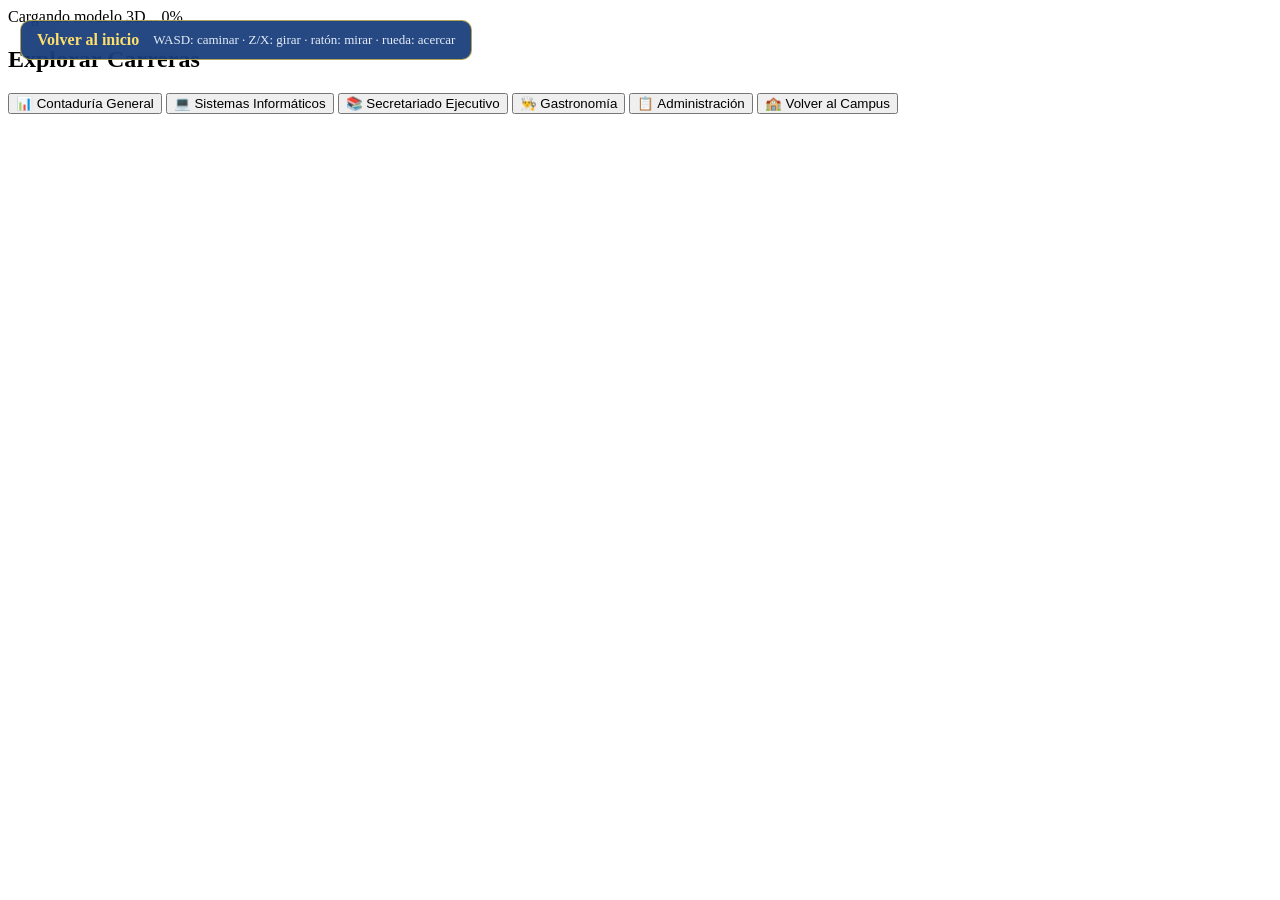
==== campus.html @ 4986a572 "Actualizar proyecto" ====
<!DOCTYPE html>
<html lang="es">
<head>
    <meta charset="UTF-8">
    <meta name="viewport" content="width=device-width, initial-scale=1.0">
    <title>Explorar el campus - Instituto Pío XII</title>
    <link rel="stylesheet" href="estilo.css">

    <!-- THREE.JS -->
    <script type="importmap">
    {
        "imports": {
            "three": "https://unpkg.com/three@0.150.1/build/three.module.js",
            "three/addons/": "https://unpkg.com/three@0.150.1/examples/jsm/"
        }
    }
    </script>

    <!-- GSAP: usado por edificio.js para el vuelo de cámara -->
    <script src="https://cdnjs.cloudflare.com/ajax/libs/gsap/3.12.5/gsap.min.js"></script>

    <style>
        body {
            overflow: hidden;
            touch-action: none;
        }

        #visor3D {
            z-index: 0;
        }

        .campus-bar {
            position: fixed;
            top: 20px;
            left: 20px;
            z-index: 20;
            display: flex;
            align-items: center;
            gap: 14px;
            padding: 10px 16px;
            background: rgba(8, 48, 115, 0.88);
            border: 1px solid rgba(255, 211, 61, 0.65);
            border-radius: 10px;
            backdrop-filter: blur(12px);
            max-width: calc(100vw - 40px);
        }

        .campus-bar a {
            color: #ffe06a;
            text-decoration: none;
            font-weight: 600;
        }

        .campus-bar span {
            color: #e5edf8;
            font-size: 13px;
        }

        #menuCarreras {
            top: 92px;
            left: 20px;
        }

        @media (max-width: 640px) {
            .campus-bar {
                top: max(10px, env(safe-area-inset-top));
                left: 10px;
                right: 10px;
                max-width: none;
                justify-content: space-between;
                gap: 8px;
                padding: 9px 10px;
            }

            .campus-bar span {
                font-size: 10px;
                text-align: right;
            }

            #menuCarreras {
                top: 78px;
                left: 10px;
            }
        }
        /* ============================================================
   PANEL INFORMACIÓN DE CARRERA
   ============================================================ */
.info-carrera {
    position: fixed;
    right: 30px;
    bottom: 30px;

    width: 620px;
    max-width: calc(100vw - 60px);

    z-index: 99999;

    background: rgba(3, 10, 24, 0.94);
    border: 1px solid rgba(117, 185, 255, 0.55);
    border-radius: 16px;

    padding: 25px;

    color: white;

    box-shadow:
        0 20px 60px rgba(0, 0, 0, 0.5),
        0 0 30px rgba(60, 150, 255, 0.15);

    backdrop-filter: blur(15px);

    animation: aparecerCarrera 0.35s ease;
}

.info-carrera[hidden] {
    display: none !important;
}

@keyframes aparecerCarrera {

    from {
        opacity: 0;
        transform: translateY(25px);
    }

    to {
        opacity: 1;
        transform: translateY(0);
    }

}

.info-carrera-contenido {

    display: grid;

    grid-template-columns: 1fr 150px;

    gap: 25px;

    align-items: center;

}

.info-area {

    display: block;

    margin-bottom: 8px;

    color: #75b9ff;

    font-size: 11px;

    font-weight: bold;

    text-transform: uppercase;

    letter-spacing: 1.5px;

}

.info-carrera h2 {

    margin: 0 0 10px;

    color: white;

    font-size: 27px;

}

.info-carrera p {

    margin: 0 0 12px;

    color: #b9d9ff;

    font-size: 14px;

    line-height: 1.5;

}

.info-detalle {

    color: #d9e7f7;

    font-size: 13px;

    line-height: 1.6;

    white-space: pre-line;

}

.info-carrera img {

    width: 150px;

    height: 170px;

    object-fit: contain;

    background: white;

    border-radius: 10px;

}

.cerrar-info {

    position: absolute;

    top: 8px;

    right: 10px;

    width: 30px;

    height: 30px;

    border: none;

    border-radius: 50%;

    background: rgba(255,255,255,.1);

    color: white;

    font-size: 22px;

    cursor: pointer;

}

.cerrar-info:hover {

    background: rgba(255,255,255,.25);

}

@media (max-width: 700px) {

    .info-carrera {

        left: 15px;

        right: 15px;

        bottom: 15px;

        width: auto;

        max-width: none;

    }

    .info-carrera-contenido {

        grid-template-columns: 1fr;

    }

    .info-carrera img {

        width: 100%;

        height: 130px;

    }

}
    </style>
</head>
<body data-modo="exploracion">
    
    <div id="visor3D"></div>
    <div id="infoCarrera" class="info-carrera" hidden>

    <button
        id="cerrarInfoCarrera"
        class="cerrar-info"
        type="button">
        ×
    </button>

    <div class="info-carrera-contenido">

        <div class="info-carrera-texto">

            <span id="infoCarreraArea" class="info-area">
                Área académica
            </span>

            <h2 id="infoCarreraTitulo">
                Carrera
            </h2>

            <p id="infoCarreraResumen">
                Información de la carrera.
            </p>

            <div id="infoCarreraDetalle" class="info-detalle">
            </div>

        </div>

        <img
            id="infoCarreraImagen"
            src=""
            alt="Imagen de la carrera"
        >

    </div>

</div>
    <div id="cargaModelo">Cargando modelo 3D... 0%</div>

    <div class="campus-bar">
        <a href="index.html">Volver al inicio</a>
        <span>WASD: caminar · Z/X: girar · ratón: mirar · rueda: acercar</span>
    </div>

    <!-- =========================================================
         MENÚ DE CARRERAS
         Cada botón usa data-carrera="clave" que debe coincidir
         con una clave dentro de CONFIG_CAMARA.destinos en edificio.js
    ========================================================= -->
    <div id="menuCarreras">
        <h2>Explorar Carreras</h2>

        <button type="button" data-carrera="contaduria">
            📊 Contaduría General
        </button>

        <button type="button" data-carrera="sistemas">
            💻 Sistemas Informáticos
        </button>

        <button type="button" data-carrera="secretariado">
            📚 Secretariado Ejecutivo
        </button>

        <button type="button" data-carrera="gastronomia">
            👨‍🍳 Gastronomía
        </button>

        <button type="button" data-carrera="administracion">
            📋 Administración
        </button>

        <button type="button" id="volverCampus">
            🏫 Volver al Campus
        </button>
    </div>

    <script type="module" src="edificio.js"></script>
</body>
</html>
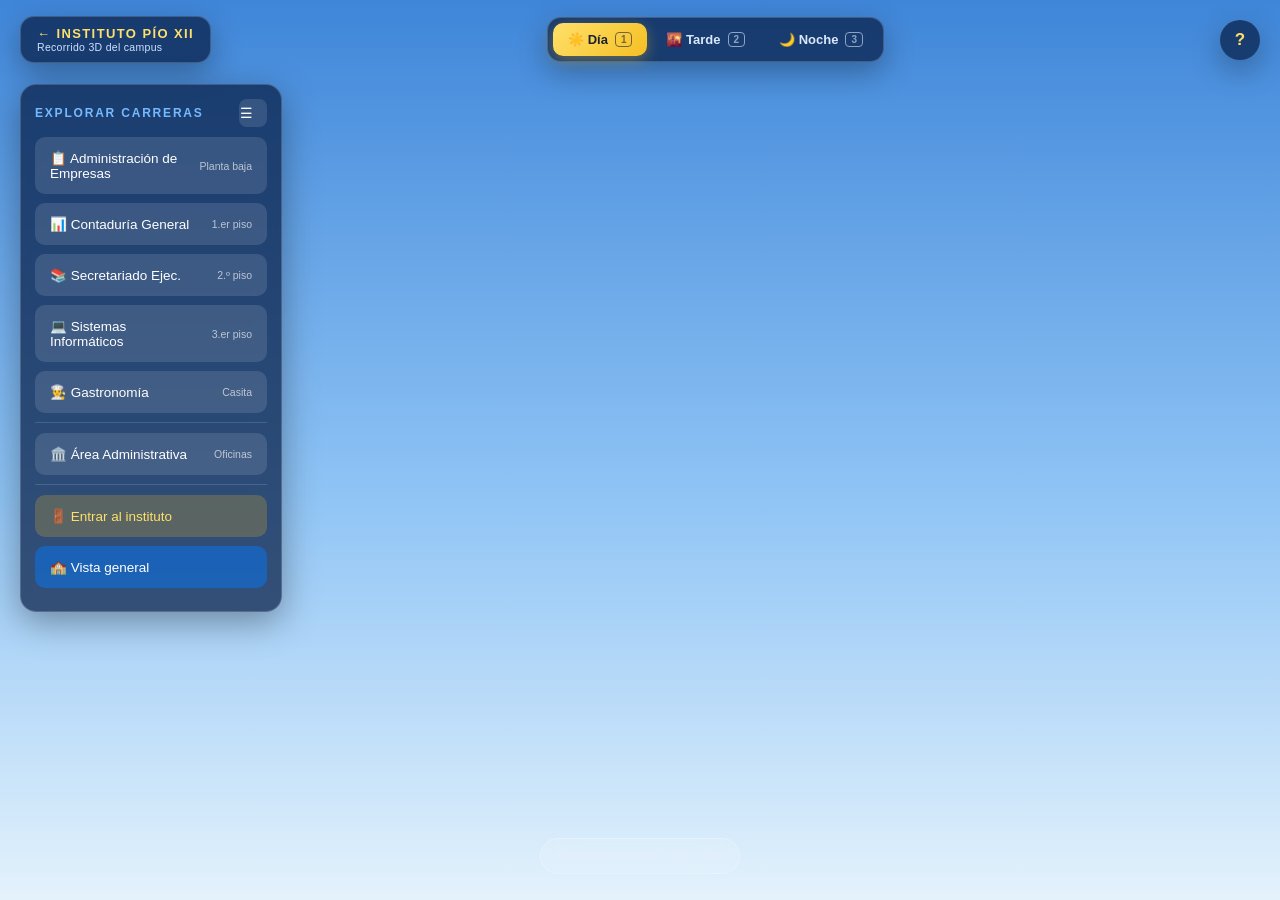
==== commit 9d281f96: "Actualizar proyecto" ====
--- a/campus.html
+++ b/campus.html
@@ -2,8 +2,14 @@
 <html lang="es">
 <head>
     <meta charset="UTF-8">
-    <meta name="viewport" content="width=device-width, initial-scale=1.0">
+    <meta name="viewport" content="width=device-width, initial-scale=1.0, viewport-fit=cover">
     <title>Explorar el campus - Instituto Pío XII</title>
+    <meta name="description" content="Recorrido 3D interactivo por el Instituto Tecnológico Pío XII: explora las carreras y cambia entre día, tarde y noche.">
+
+    <link rel="preconnect" href="https://fonts.googleapis.com">
+    <link rel="preconnect" href="https://fonts.gstatic.com" crossorigin>
+    <link href="https://fonts.googleapis.com/css2?family=Space+Grotesk:wght@400;500;600;700&family=Inter:wght@400;500;600&display=swap" rel="stylesheet">
+
     <link rel="stylesheet" href="estilo.css">
 
     <!-- THREE.JS -->
@@ -16,345 +22,416 @@
     }
     </script>
 
-    <!-- GSAP: usado por edificio.js para el vuelo de cámara -->
+    <!-- GSAP: vuelo de cámara y transición día/tarde/noche -->
     <script src="https://cdnjs.cloudflare.com/ajax/libs/gsap/3.12.5/gsap.min.js"></script>
 
     <style>
-        body {
-            overflow: hidden;
-            touch-action: none;
-        }
-
-        #visor3D {
-            z-index: 0;
-        }
-
+        body { overflow: hidden; touch-action: none; }
+
+        /* ---------- CIELO (cambia con body[data-luz]) ---------- */
+        .cielo {
+            position: fixed; inset: 0; z-index: -1;
+            opacity: 0; transition: opacity 1.6s ease;
+            pointer-events: none;
+        }
+        #cielo-dia   { background: linear-gradient(180deg, #3f86d9 0%, #8fc4f5 55%, #e4f2fc 100%); }
+        #cielo-tarde { background: linear-gradient(180deg, #2a1f4d 0%, #a8476f 38%, #ff8f4a 72%, #ffd491 100%); }
+        #cielo-noche {
+            background:
+                radial-gradient(1.5px 1.5px at 12% 18%, #fff, transparent),
+                radial-gradient(1px 1px at 28% 8%,  #cfe0ff, transparent),
+                radial-gradient(1.5px 1.5px at 44% 24%, #fff, transparent),
+                radial-gradient(1px 1px at 61% 12%, #fff, transparent),
+                radial-gradient(1.5px 1.5px at 78% 20%, #dbe7ff, transparent),
+                radial-gradient(1px 1px at 90% 9%,  #fff, transparent),
+                radial-gradient(1px 1px at 8% 42%,  #cfe0ff, transparent),
+                radial-gradient(1.5px 1.5px at 70% 38%, #fff, transparent),
+                radial-gradient(circle at 82% 16%, rgba(190,210,255,.9) 0 14px, rgba(190,210,255,.18) 15px 60px, transparent 62px),
+                linear-gradient(180deg, #02040c 0%, #0a1535 60%, #16275a 100%);
+        }
+        body[data-luz="dia"]   #cielo-dia,
+        body[data-luz="tarde"] #cielo-tarde,
+        body[data-luz="noche"] #cielo-noche { opacity: 1; }
+
+        #visor3D { z-index: 0; background: transparent; }
+
+        /* ---------- BARRA SUPERIOR ---------- */
         .campus-bar {
-            position: fixed;
-            top: 20px;
-            left: 20px;
-            z-index: 20;
-            display: flex;
-            align-items: center;
-            gap: 14px;
-            padding: 10px 16px;
-            background: rgba(8, 48, 115, 0.88);
-            border: 1px solid rgba(255, 211, 61, 0.65);
-            border-radius: 10px;
-            backdrop-filter: blur(12px);
-            max-width: calc(100vw - 40px);
-        }
-
-        .campus-bar a {
+            position: fixed; z-index: 30;
+            top: max(16px, env(safe-area-inset-top)); left: 20px; right: 20px;
+            display: flex; align-items: center; justify-content: space-between; gap: 12px;
+            pointer-events: none;
+        }
+        .campus-bar > * { pointer-events: auto; }
+
+        .glass {
+            background: rgba(8, 30, 70, 0.72);
+            border: 1px solid rgba(255, 255, 255, 0.18);
+            border-radius: 14px;
+            backdrop-filter: blur(14px);
+            -webkit-backdrop-filter: blur(14px);
+            box-shadow: 0 10px 30px rgba(0, 0, 0, 0.3);
+        }
+
+        .marca {
+            display: inline-flex; align-items: center; gap: 10px;
+            padding: 9px 16px; text-decoration: none;
+            color: #ffe06a; font: 700 13px var(--font-display); letter-spacing: 1.4px;
+            transition: background .2s;
+        }
+        .marca:hover { background: rgba(20, 60, 130, 0.8); }
+        .marca small { display: block; color: #cfe3ff; font: 500 10.5px var(--font-body); letter-spacing: .3px; }
+
+        .selector-luz { display: flex; gap: 4px; padding: 5px; }
+        .selector-luz button {
+            display: inline-flex; align-items: center; gap: 7px;
+            padding: 9px 15px; border: 0; border-radius: 10px;
+            background: transparent; color: #dbe8fa;
+            font: 600 13px var(--font-body); cursor: pointer;
+            transition: background .25s, color .25s, transform .15s;
+        }
+        .selector-luz button:hover { background: rgba(255, 255, 255, 0.12); }
+        .selector-luz button:active { transform: scale(.96); }
+        .selector-luz button.activo {
+            background: linear-gradient(135deg, #ffe06a, #f5bf23); color: #1a2233;
+            box-shadow: 0 4px 14px rgba(245, 191, 35, .35);
+        }
+        .selector-luz kbd {
+            font: 600 10px var(--font-body); opacity: .6;
+            padding: 1px 5px; border: 1px solid currentColor; border-radius: 4px;
+        }
+
+        .btn-ayuda {
+            width: 40px; height: 40px; border-radius: 50%; border: 0; cursor: pointer;
+            color: #ffe06a; font: 700 17px var(--font-display);
+        }
+        .btn-ayuda:hover { background: rgba(20, 60, 130, 0.85); }
+
+        /* ---------- MENÚ DE CARRERAS ---------- */
+        #menuCarreras {
+            top: 84px; left: 20px; width: 262px; padding: 14px;
+            background: rgba(8, 30, 70, 0.72);
+            border: 1px solid rgba(255, 255, 255, 0.18);
+            border-radius: 16px;
+        }
+        .menu-cabecera { display: flex; align-items: center; justify-content: space-between; margin-bottom: 10px; }
+        #menuCarreras h2 {
+            margin: 0; font: 700 12px var(--font-display);
+            letter-spacing: 1.8px; text-transform: uppercase; color: #75b9ff;
+        }
+        #menuToggle {
+            width: 28px !important; height: 28px; margin: 0 !important; padding: 0 !important;
+            text-align: center !important; border-radius: 8px !important; font-size: 14px !important;
+        }
+        #menuCarreras button {
+            display: flex; align-items: center; gap: 10px;
+            border: 1px solid transparent;
+            font: 500 13.5px var(--font-body);
+        }
+        #menuCarreras button:hover { transform: translateX(3px); }
+        #menuCarreras button.activo {
+            background: rgba(255, 224, 106, .18);
+            border-color: rgba(255, 224, 106, .65);
             color: #ffe06a;
-            text-decoration: none;
-            font-weight: 600;
-        }
-
-        .campus-bar span {
-            color: #e5edf8;
-            font-size: 13px;
-        }
-
-        #menuCarreras {
-            top: 92px;
-            left: 20px;
-        }
-
-        @media (max-width: 640px) {
-            .campus-bar {
-                top: max(10px, env(safe-area-inset-top));
-                left: 10px;
-                right: 10px;
-                max-width: none;
-                justify-content: space-between;
-                gap: 8px;
-                padding: 9px 10px;
+        }
+        #menuCarreras button small { margin-left: auto; font-size: 10.5px; opacity: .65; white-space: nowrap; }
+        #menuCarreras .menu-sep { height: 1px; margin: 6px 0 10px; background: rgba(255,255,255,.14); }
+        #irEntrada { background: rgba(245, 191, 35, .22) !important; color: #ffe06a !important; }
+        #menuCarreras.plegado .lista-menu { display: none; }
+
+        /* ---------- PINES 3D ---------- */
+        #hotspots { position: fixed; inset: 0; z-index: 15; pointer-events: none; overflow: hidden; }
+        .hotspot {
+            position: absolute; left: 0; top: 0; padding: 0; border: 0; background: none;
+            pointer-events: auto; cursor: pointer; will-change: transform;
+        }
+        .hotspot-pin {
+            position: absolute; left: -15px; top: -15px;
+            width: 30px; height: 30px; border-radius: 50%;
+            display: grid; place-items: center;
+            background: linear-gradient(135deg, #ffe06a, #f5bf23); color: #14213a;
+            font: 700 13px var(--font-display);
+            border: 2px solid #fff; box-shadow: 0 6px 18px rgba(0,0,0,.45);
+            transition: transform .2s;
+        }
+        .hotspot-pin::after {
+            content: ""; position: absolute; inset: -2px; border-radius: 50%;
+            border: 2px solid rgba(255, 224, 106, .8);
+            animation: pulso 2s ease-out infinite;
+        }
+        @keyframes pulso { from { transform: scale(1); opacity: .9; } to { transform: scale(2.2); opacity: 0; } }
+        .hotspot-label {
+            position: absolute; left: 22px; top: -14px; white-space: nowrap;
+            padding: 6px 11px; border-radius: 8px;
+            background: rgba(8, 30, 70, .9); color: #fff;
+            font: 600 12px var(--font-body);
+            opacity: 0; transform: translateX(-6px);
+            transition: opacity .2s, transform .2s; pointer-events: none;
+        }
+        .hotspot:hover .hotspot-pin, .hotspot:focus-visible .hotspot-pin { transform: scale(1.18); }
+        .hotspot:hover .hotspot-label, .hotspot:focus-visible .hotspot-label { opacity: 1; transform: none; }
+        .hotspot:focus-visible { outline: none; }
+
+        /* ---------- TÍTULO GRANDE CENTRAL ---------- */
+        #tituloCarrera {
+            position: fixed; z-index: 25; left: 50%; top: 42%;
+            transform: translate(-50%, -50%);
+            width: min(92vw, 1100px); text-align: center;
+            pointer-events: none; opacity: 0;
+        }
+        #tituloCarrera.visible { animation: tituloEntra .7s cubic-bezier(.2,.8,.2,1) forwards; }
+        #tituloCarrera .titulo-area {
+            display: block; margin-bottom: 10px;
+            font: 700 clamp(12px, 1.6vw, 18px) var(--font-body);
+            letter-spacing: 4px; text-transform: uppercase; color: #bfe0ff;
+            text-shadow: 0 2px 12px rgba(0,0,0,.7);
+        }
+        #tituloCarrera .titulo-nombre {
+            display: block;
+            font: 700 clamp(38px, 8vw, 118px) var(--font-display);
+            line-height: 1.02; letter-spacing: 2px; color: #ffe06a;
+            text-shadow: 0 4px 0 rgba(0,0,0,.35), 0 8px 40px rgba(0,0,0,.65);
+        }
+        @keyframes tituloEntra {
+            from { opacity: 0; transform: translate(-50%, -42%) scale(.92); }
+            to   { opacity: 1; transform: translate(-50%, -50%) scale(1); }
+        }
+
+        /* ---------- PANEL DE INFORMACIÓN ---------- */
+        .info-carrera {
+            position: fixed; right: 24px; bottom: 24px; z-index: 40;
+            width: 580px; max-width: calc(100vw - 48px);
+            padding: 26px; color: #fff;
+            background: rgba(5, 14, 34, 0.9);
+            border: 1px solid rgba(117, 185, 255, 0.4);
+            border-top: 3px solid #ffe06a;
+            border-radius: 16px;
+            backdrop-filter: blur(16px); -webkit-backdrop-filter: blur(16px);
+            box-shadow: 0 24px 60px rgba(0, 0, 0, .5);
+            animation: aparecerCarrera .4s cubic-bezier(.2,.8,.2,1);
+        }
+        .info-carrera[hidden] { display: none !important; }
+        @keyframes aparecerCarrera { from { opacity: 0; transform: translateY(26px); } to { opacity: 1; transform: none; } }
+        .info-carrera-contenido { display: grid; grid-template-columns: 1fr 140px; gap: 22px; align-items: center; }
+        .info-area { display: block; margin-bottom: 8px; color: #75b9ff; font: 700 11px var(--font-body); letter-spacing: 1.5px; text-transform: uppercase; }
+        .info-carrera h2 { margin: 0 0 8px; font: 700 25px var(--font-display); color: #ffe06a; line-height: 1.15; }
+        .info-carrera p { margin: 0 0 12px; color: #b9d9ff; font-size: 14px; line-height: 1.5; }
+        .info-detalle { color: #d9e7f7; font-size: 13px; line-height: 1.65; white-space: pre-line; }
+        .info-carrera img { width: 140px; height: 160px; object-fit: contain; background: #fff; border-radius: 10px; }
+        .cerrar-info {
+            position: absolute; top: 10px; right: 12px; width: 30px; height: 30px;
+            border: 0; border-radius: 50%; background: rgba(255,255,255,.1);
+            color: #fff; font-size: 20px; line-height: 1; cursor: pointer; transition: background .2s;
+        }
+        .cerrar-info:hover { background: rgba(255,255,255,.25); }
+
+        /* ---------- AYUDA ---------- */
+        #panelAyuda {
+            position: fixed; z-index: 35; right: 20px; top: calc(max(16px, env(safe-area-inset-top)) + 54px);
+            width: 270px; padding: 16px 18px; color: #e5edf8; font-size: 13px;
+            opacity: 0; transform: translateY(-8px); pointer-events: none;
+            transition: opacity .25s, transform .25s;
+        }
+        #panelAyuda.visible { opacity: 1; transform: none; pointer-events: auto; }
+        #panelAyuda h3 { font: 700 12px var(--font-display); letter-spacing: 1.6px; text-transform: uppercase; color: #75b9ff; margin-bottom: 10px; }
+        #panelAyuda li { list-style: none; display: flex; justify-content: space-between; gap: 12px; padding: 5px 0; border-bottom: 1px solid rgba(255,255,255,.08); }
+        #panelAyuda li:last-child { border: 0; }
+        #panelAyuda kbd { font: 600 11px var(--font-body); background: rgba(255,255,255,.12); padding: 2px 7px; border-radius: 5px; color: #ffe06a; white-space: nowrap; }
+        .ayuda-movil { display: none !important; }
+
+        /* ---------- CONTROLES TÁCTILES ---------- */
+        #controlesTactiles {
+            display: none;
+            position: fixed; z-index: 20;
+            right: 12px; bottom: max(14px, env(safe-area-inset-bottom)); left: 12px;
+            align-items: flex-end; justify-content: space-between;
+            pointer-events: none;
+        }
+        .grupo-tactil { pointer-events: auto; }
+        .etiqueta-tactil {
+            display: block; margin-bottom: 6px; color: #dbe8fa;
+            font: 700 9px var(--font-body); letter-spacing: 1.2px; text-align: center;
+            text-shadow: 0 1px 5px rgba(0,0,0,.8);
+        }
+        .cruceta-tactil {
+            display: grid; grid-template-columns: repeat(3, 48px);
+            grid-template-rows: repeat(2, 48px); gap: 5px;
+        }
+        .botones-giro { display: flex; gap: 8px; }
+        .control-tactil {
+            display: grid; place-items: center;
+            width: 48px; min-height: 48px; padding: 0;
+            border: 1px solid rgba(255,255,255,.3); border-radius: 14px;
+            background: rgba(8,30,70,.82); color: #fff;
+            box-shadow: 0 5px 16px rgba(0,0,0,.32);
+            backdrop-filter: blur(10px); -webkit-backdrop-filter: blur(10px);
+            font: 700 21px var(--font-display);
+            touch-action: none; user-select: none; -webkit-user-select: none;
+            -webkit-tap-highlight-color: transparent; -webkit-touch-callout: none;
+        }
+        .control-tactil:active, .control-tactil.presionado {
+            border-color: #ffe06a; background: rgba(245,191,35,.88); color: #14213a;
+            transform: scale(.96);
+        }
+        .control-tactil:focus-visible { outline: 2px solid #ffe06a; outline-offset: 2px; }
+        .control-arriba { grid-column: 2; grid-row: 1; }
+        .control-izquierda { grid-column: 1; grid-row: 2; }
+        .control-abajo { grid-column: 2; grid-row: 2; }
+        .control-derecha { grid-column: 3; grid-row: 2; }
+        .mostrando-info #controlesTactiles { display: none !important; }
+
+        /* ---------- AVISO ---------- */
+        #aviso {
+            position: fixed; z-index: 60; left: 50%; bottom: 70px;
+            transform: translate(-50%, 12px); opacity: 0; pointer-events: none;
+            padding: 10px 18px; border-radius: 999px; max-width: calc(100vw - 32px);
+            background: rgba(8, 30, 70, .92); border: 1px solid rgba(255,224,106,.55);
+            color: #fff; font: 600 13px var(--font-body); text-align: center;
+            transition: opacity .3s, transform .3s;
+        }
+        #aviso.visible { opacity: 1; transform: translate(-50%, 0); }
+
+        /* ---------- RESPONSIVE ---------- */
+        @media (max-width: 760px) {
+            .campus-bar { left: 10px; right: 10px; flex-wrap: wrap; }
+            .marca small, .selector-luz kbd { display: none; }
+            .selector-luz { order: 3; width: 100%; justify-content: space-between; }
+            .selector-luz button { flex: 1; justify-content: center; padding: 9px 6px; }
+            #menuCarreras {
+                top: 118px; left: 10px; width: min(280px, calc(100vw - 20px));
+                max-height: calc(100dvh - 132px); overflow-y: auto;
+                overscroll-behavior: contain; -webkit-overflow-scrolling: touch;
             }
-
-            .campus-bar span {
-                font-size: 10px;
-                text-align: right;
-            }
-
-            #menuCarreras {
-                top: 78px;
-                left: 10px;
-            }
-        }
-        /* ============================================================
-   PANEL INFORMACIÓN DE CARRERA
-   ============================================================ */
-.info-carrera {
-    position: fixed;
-    right: 30px;
-    bottom: 30px;
-
-    width: 620px;
-    max-width: calc(100vw - 60px);
-
-    z-index: 99999;
-
-    background: rgba(3, 10, 24, 0.94);
-    border: 1px solid rgba(117, 185, 255, 0.55);
-    border-radius: 16px;
-
-    padding: 25px;
-
-    color: white;
-
-    box-shadow:
-        0 20px 60px rgba(0, 0, 0, 0.5),
-        0 0 30px rgba(60, 150, 255, 0.15);
-
-    backdrop-filter: blur(15px);
-
-    animation: aparecerCarrera 0.35s ease;
-}
-
-.info-carrera[hidden] {
-    display: none !important;
-}
-
-@keyframes aparecerCarrera {
-
-    from {
-        opacity: 0;
-        transform: translateY(25px);
-    }
-
-    to {
-        opacity: 1;
-        transform: translateY(0);
-    }
-
-}
-
-.info-carrera-contenido {
-
-    display: grid;
-
-    grid-template-columns: 1fr 150px;
-
-    gap: 25px;
-
-    align-items: center;
-
-}
-
-.info-area {
-
-    display: block;
-
-    margin-bottom: 8px;
-
-    color: #75b9ff;
-
-    font-size: 11px;
-
-    font-weight: bold;
-
-    text-transform: uppercase;
-
-    letter-spacing: 1.5px;
-
-}
-
-.info-carrera h2 {
-
-    margin: 0 0 10px;
-
-    color: white;
-
-    font-size: 27px;
-
-}
-
-.info-carrera p {
-
-    margin: 0 0 12px;
-
-    color: #b9d9ff;
-
-    font-size: 14px;
-
-    line-height: 1.5;
-
-}
-
-.info-detalle {
-
-    color: #d9e7f7;
-
-    font-size: 13px;
-
-    line-height: 1.6;
-
-    white-space: pre-line;
-
-}
-
-.info-carrera img {
-
-    width: 150px;
-
-    height: 170px;
-
-    object-fit: contain;
-
-    background: white;
-
-    border-radius: 10px;
-
-}
-
-.cerrar-info {
-
-    position: absolute;
-
-    top: 8px;
-
-    right: 10px;
-
-    width: 30px;
-
-    height: 30px;
-
-    border: none;
-
-    border-radius: 50%;
-
-    background: rgba(255,255,255,.1);
-
-    color: white;
-
-    font-size: 22px;
-
-    cursor: pointer;
-
-}
-
-.cerrar-info:hover {
-
-    background: rgba(255,255,255,.25);
-
-}
-
-@media (max-width: 700px) {
-
-    .info-carrera {
-
-        left: 15px;
-
-        right: 15px;
-
-        bottom: 15px;
-
-        width: auto;
-
-        max-width: none;
-
-    }
-
-    .info-carrera-contenido {
-
-        grid-template-columns: 1fr;
-
-    }
-
-    .info-carrera img {
-
-        width: 100%;
-
-        height: 130px;
-
-    }
-
-}
+            #menuCarreras button { min-height: 44px; }
+            #menuCarreras button small { align-self: center; }
+            #menuToggle { width: 44px !important; height: 44px; }
+            #panelAyuda { right: 10px; top: 64px; width: min(290px, calc(100vw - 20px)); }
+            #panelAyuda li.ayuda-teclado { display: none; }
+            #panelAyuda .ayuda-movil { display: flex !important; }
+            #controlesTactiles { display: flex; }
+            .info-carrera { left: 12px; right: 12px; bottom: 12px; width: auto; max-width: none; max-height: 55dvh; overflow-y: auto; padding: 20px; }
+            .info-carrera-contenido { grid-template-columns: 1fr; }
+            .info-carrera img { width: 100%; height: 110px; }
+            .info-carrera h2 { font-size: 21px; }
+        }
+        @media (prefers-reduced-motion: reduce) {
+            .hotspot-pin::after, .info-carrera { animation: none; }
+            #tituloCarrera.visible { animation: none; opacity: 1; }
+            .cielo { transition: none; }
+        }
     </style>
 </head>
-<body data-modo="exploracion">
-    
+<body data-modo="exploracion" data-luz="dia">
+
+    <!-- Cielo: cambia con el selector Día / Tarde / Noche -->
+    <div class="cielo" id="cielo-dia"></div>
+    <div class="cielo" id="cielo-tarde"></div>
+    <div class="cielo" id="cielo-noche"></div>
+
     <div id="visor3D"></div>
-    <div id="infoCarrera" class="info-carrera" hidden>
-
-    <button
-        id="cerrarInfoCarrera"
-        class="cerrar-info"
-        type="button">
-        ×
-    </button>
-
-    <div class="info-carrera-contenido">
-
-        <div class="info-carrera-texto">
-
-            <span id="infoCarreraArea" class="info-area">
-                Área académica
-            </span>
-
-            <h2 id="infoCarreraTitulo">
-                Carrera
-            </h2>
-
-            <p id="infoCarreraResumen">
-                Información de la carrera.
-            </p>
-
-            <div id="infoCarreraDetalle" class="info-detalle">
+
+    <!-- Pines interactivos (los crea edificio.js) -->
+    <div id="hotspots"></div>
+
+    <!-- Título grande central (aparece al elegir una carrera, desaparece al moverte) -->
+    <div id="tituloCarrera" aria-hidden="true">
+        <span class="titulo-area"></span>
+        <span class="titulo-nombre"></span>
+    </div>
+
+    <div id="infoCarrera" class="info-carrera" hidden role="dialog" aria-live="polite">
+        <button id="cerrarInfoCarrera" class="cerrar-info" type="button" aria-label="Cerrar información">×</button>
+        <div class="info-carrera-contenido">
+            <div class="info-carrera-texto">
+                <span id="infoCarreraArea" class="info-area">Área académica</span>
+                <h2 id="infoCarreraTitulo">Carrera</h2>
+                <p id="infoCarreraResumen">Información de la carrera.</p>
+                <div id="infoCarreraDetalle" class="info-detalle"></div>
             </div>
-
-        </div>
-
-        <img
-            id="infoCarreraImagen"
-            src=""
-            alt="Imagen de la carrera"
-        >
-
+            <img id="infoCarreraImagen" src="" alt="Imagen de la carrera">
+        </div>
     </div>
 
-</div>
     <div id="cargaModelo">Cargando modelo 3D... 0%</div>
 
-    <div class="campus-bar">
-        <a href="index.html">Volver al inicio</a>
-        <span>WASD: caminar · Z/X: girar · ratón: mirar · rueda: acercar</span>
+    <!-- BARRA SUPERIOR -->
+    <header class="campus-bar">
+        <a class="glass marca" href="index.html" aria-label="Volver al inicio">
+            <span>← INSTITUTO PÍO XII<small>Recorrido 3D del campus</small></span>
+        </a>
+
+        <div class="glass selector-luz" role="group" aria-label="Momento del día">
+            <button type="button" data-luz="dia" class="activo" aria-pressed="true">☀️ Día <kbd>1</kbd></button>
+            <button type="button" data-luz="tarde" aria-pressed="false">🌇 Tarde <kbd>2</kbd></button>
+            <button type="button" data-luz="noche" aria-pressed="false">🌙 Noche <kbd>3</kbd></button>
+        </div>
+
+        <button id="botonAyuda" class="glass btn-ayuda" type="button" aria-label="Controles">?</button>
+    </header>
+
+    <aside id="panelAyuda" class="glass" aria-label="Controles">
+        <h3>Controles</h3>
+        <ul>
+            <li class="ayuda-teclado">Caminar <kbd>W A S D</kbd></li>
+            <li class="ayuda-teclado">Girar <kbd>Z / X</kbd></li>
+            <li class="ayuda-movil">Caminar <kbd>mantén una flecha</kbd></li>
+            <li class="ayuda-movil">Girar <kbd>mantén ↶ o ↷</kbd></li>
+            <li>Escaleras <kbd>camina hacia ellas</kbd></li>
+            <li class="ayuda-teclado">Mirar <kbd>arrastrar</kbd></li>
+            <li class="ayuda-movil">Mirar <kbd>arrastra el escenario</kbd></li>
+            <li class="ayuda-teclado">Copiar coordenadas <kbd>P</kbd></li>
+            <li class="ayuda-teclado">Día · Tarde · Noche <kbd>1 2 3</kbd></li>
+            <li class="ayuda-teclado">Cerrar panel <kbd>Esc</kbd></li>
+        </ul>
+    </aside>
+
+    <!-- MENÚ DE CARRERAS: data-carrera debe coincidir con CONFIG_CAMARA.destinos -->
+    <nav id="menuCarreras" aria-label="Carreras">
+        <div class="menu-cabecera">
+            <h2>Explorar carreras</h2>
+            <button type="button" id="menuToggle" aria-label="Plegar menú" aria-controls="listaCarreras" aria-expanded="true">☰</button>
+        </div>
+        <div class="lista-menu" id="listaCarreras">
+            <button type="button" data-carrera="administracion">📋 Administración de Empresas <small>Planta baja</small></button>
+            <button type="button" data-carrera="contaduria">📊 Contaduría General <small>1.er piso</small></button>
+            <button type="button" data-carrera="secretariado">📚 Secretariado Ejec. <small>2.º piso</small></button>
+            <button type="button" data-carrera="sistemas">💻 Sistemas Informáticos <small>3.er piso</small></button>
+            <button type="button" data-carrera="gastronomia">👨‍🍳 Gastronomía <small>Casita</small></button>
+            <div class="menu-sep"></div>
+            <button type="button" data-carrera="administrativo">🏛️ Área Administrativa <small>Oficinas</small></button>
+            <div class="menu-sep"></div>
+            <button type="button" id="irEntrada">🚪 Entrar al instituto</button>
+            <button type="button" id="volverCampus">🏫 Vista general</button>
+        </div>
+    </nav>
+
+    <div id="controlesTactiles" role="group" aria-label="Controles para caminar y girar">
+        <div class="grupo-tactil">
+            <span class="etiqueta-tactil" aria-hidden="true">CAMINAR</span>
+            <div class="cruceta-tactil">
+                <button class="control-tactil control-arriba" type="button" data-movimiento="KeyW" aria-label="Caminar hacia adelante">↑</button>
+                <button class="control-tactil control-izquierda" type="button" data-movimiento="KeyA" aria-label="Caminar a la izquierda">←</button>
+                <button class="control-tactil control-abajo" type="button" data-movimiento="KeyS" aria-label="Caminar hacia atrás">↓</button>
+                <button class="control-tactil control-derecha" type="button" data-movimiento="KeyD" aria-label="Caminar a la derecha">→</button>
+            </div>
+        </div>
+        <div class="grupo-tactil">
+            <span class="etiqueta-tactil" aria-hidden="true">GIRAR</span>
+            <div class="botones-giro">
+                <button class="control-tactil" type="button" data-movimiento="KeyZ" aria-label="Girar a la izquierda">↶</button>
+                <button class="control-tactil" type="button" data-movimiento="KeyX" aria-label="Girar a la derecha">↷</button>
+            </div>
+        </div>
     </div>
 
-    <!-- =========================================================
-         MENÚ DE CARRERAS
-         Cada botón usa data-carrera="clave" que debe coincidir
-         con una clave dentro de CONFIG_CAMARA.destinos en edificio.js
-    ========================================================= -->
-    <div id="menuCarreras">
-        <h2>Explorar Carreras</h2>
-
-        <button type="button" data-carrera="contaduria">
-            📊 Contaduría General
-        </button>
-
-        <button type="button" data-carrera="sistemas">
-            💻 Sistemas Informáticos
-        </button>
-
-        <button type="button" data-carrera="secretariado">
-            📚 Secretariado Ejecutivo
-        </button>
-
-        <button type="button" data-carrera="gastronomia">
-            👨‍🍳 Gastronomía
-        </button>
-
-        <button type="button" data-carrera="administracion">
-            📋 Administración
-        </button>
-
-        <button type="button" id="volverCampus">
-            🏫 Volver al Campus
-        </button>
-    </div>
-
+    <script>
+        if (window.innerWidth < 760) {
+            document.getElementById('menuCarreras').classList.add('plegado');
+            const menuToggle = document.getElementById('menuToggle');
+            menuToggle.setAttribute('aria-expanded', 'false');
+            menuToggle.setAttribute('aria-label', 'Mostrar menú de carreras');
+        }
+    </script>
     <script type="module" src="edificio.js"></script>
 </body>
-</html>+</html>
--- a/estilo.css
+++ b/estilo.css
@@ -0,0 +1,582 @@
+/* =====================================================
+   TOKENS
+===================================================== */
+:root{
+    --glass:         rgba(255, 255, 255, 0.15);
+    --glass-border:  rgba(255, 255, 255, 0.25);
+    --ink:           #ffffff;
+    --ink-dim:       #e5edf8;
+    --accent-a:      #75b9ff;   /* azul institucional */
+    --accent-b:      #ffe06a;   /* amarillo institucional */
+    --accent-grad:   linear-gradient(135deg, #75b9ff, #ffe06a);
+    --radius:        18px;
+    --font-display:  'Space Grotesk', sans-serif;
+    --font-body:     'Inter', sans-serif;
+}
+
+*{ margin:0; padding:0; box-sizing:border-box; }
+
+html{ scroll-behavior:smooth; }
+
+body{
+    background: #05070d;
+    color: var(--ink);
+    font-family: var(--font-body);
+    overflow-x: hidden;
+}
+
+@media (prefers-reduced-motion: reduce){
+    html{ scroll-behavior:auto; }
+}
+#visor3D{
+    position: fixed;
+    inset: 0;
+    width: 100vw;
+    height: 100vh;
+    height: 100dvh;
+    z-index: 1;
+    background: url('fondo.png') center/cover no-repeat fixed;
+    background-color: #061b35;
+}
+
+/* =========================================================
+   MENÚ DE CARRERAS
+========================================================= */
+#menuCarreras{
+    position: fixed;
+    top: 30px;
+    left: 30px;
+    z-index: 1000;
+    width: 260px;
+    padding: 20px;
+    border-radius: 18px;
+    background: rgba(20, 20, 20, 0.75);
+    backdrop-filter: blur(12px);
+    -webkit-backdrop-filter: blur(12px);
+    border: 1px solid rgba(255, 255, 255, 0.2);
+    box-shadow: 0 10px 35px rgba(0, 0, 0, 0.35);
+    pointer-events: auto;
+}
+
+#menuCarreras h2{
+    margin: 0 0 15px 0;
+    color: white;
+    font-family: Arial, sans-serif;
+    font-size: 20px;
+}
+
+#menuCarreras button{
+    width: 100%;
+    padding: 12px 14px;
+    margin-bottom: 9px;
+    border: none;
+    border-radius: 10px;
+    background: rgba(255, 255, 255, 0.12);
+    color: white;
+    font-size: 14px;
+    text-align: left;
+    cursor: pointer;
+    transition: background 0.25s, transform 0.2s;
+}
+
+#menuCarreras button:hover{
+    background: rgba(255, 255, 255, 0.25);
+    transform: translateX(4px);
+}
+
+#menuCarreras button:active{
+    transform: scale(0.97);
+}
+
+#volverCampus{
+    margin-top: 8px !important;
+    background: rgba(0, 120, 255, 0.45) !important;
+}
+
+@media (max-width: 700px){
+    #menuCarreras{
+        top: 15px;
+        left: 15px;
+        width: 220px;
+        padding: 15px;
+    }
+}
+
+#interfaz{
+    position: relative;
+    z-index: 10;
+    width: 100%;
+    pointer-events: none;
+}
+#menu{
+    position: fixed;
+    top: 0;
+    left: 0;
+    right: 0;
+    z-index: 100;
+    display: flex;
+    align-items: center;
+    justify-content: space-between;
+    gap: 24px;
+    padding: 16px 6vw;
+    border-radius: 0;
+    background: linear-gradient(105deg, rgba(8, 48, 115, 0.96), rgba(18, 82, 165, 0.94) 78%, rgba(245, 191, 35, 0.9));
+    border: 1px solid rgba(255, 211, 61, 0.65);
+    backdrop-filter: blur(12px);
+    -webkit-backdrop-filter: blur(12px);
+    box-shadow: 0 10px 28px rgba(3, 26, 70, 0.35);
+    pointer-events: auto;
+}
+
+.logo{
+    display: inline-flex;
+    align-items: center;
+    gap: 10px;
+    font-family: var(--font-display);
+    font-weight: 700;
+    font-size: 20px;
+    letter-spacing: 1.8px;
+    background: linear-gradient(135deg, #ffe06a, #f5bf23);
+    -webkit-background-clip: text;
+    background-clip: text;
+    color: transparent;
+    white-space: nowrap;
+    text-decoration: none;
+}
+
+.logo img{
+    width: 42px;
+    height: 42px;
+    object-fit: contain;
+    border-radius: 50%;
+    background: #ffffff;
+}
+
+.logo strong{ color: #ffe06a; }
+
+.links{
+    display: flex;
+    gap: 28px;
+    margin-left: auto;
+    list-style: none;
+}
+
+.links a{
+    color: #ffe06a;
+    text-decoration: none;
+    font-size: 14px;
+    font-weight: 600;
+    letter-spacing: 0.6px;
+    transition: color 0.25s ease;
+}
+
+.links a:hover,
+.links a:focus-visible{
+    color: #ffffff;
+    outline: none;
+}
+
+/* =====================================================
+   SECCIONES GENERALES
+===================================================== */
+section{
+    position: relative;
+    min-height: 0;
+    display: flex;
+    align-items: flex-start;
+    padding: 70px 8vw 35px;
+    pointer-events: none;
+}
+
+.glass-panel{
+    background: var(--glass);
+    border: 1px solid var(--glass-border);
+    border-radius: var(--radius);
+    backdrop-filter: blur(22px);
+    -webkit-backdrop-filter: blur(22px);
+    box-shadow: 0 20px 60px rgba(0,0,0,0.4);
+    pointer-events: auto;
+}
+
+/* =====================================================
+   HERO / INICIO
+===================================================== */
+#inicio{ justify-content: flex-start; }
+
+.btn-campus{
+    position: fixed;
+    top: 92px;
+    right: 6vw;
+    z-index: 20;
+    pointer-events: auto;
+}
+
+.hero-eyebrow{
+    display: inline-flex;
+    align-items: center;
+    gap: 8px;
+    font-size: 12px;
+    letter-spacing: 2px;
+    color: var(--accent-a);
+    font-weight: 600;
+    margin-bottom: 22px;
+}
+
+.hero-eyebrow::before{
+    content: "";
+    width: 22px;
+    height: 1px;
+    background: var(--accent-a);
+    display: inline-block;
+}
+
+.hero-panel{ width: min(700px, 100%); padding: 32px 34px; }
+
+.hero-panel h1{
+    font-family: var(--font-display);
+    font-size: clamp(34px, 5vw, 54px);
+    line-height: 1.08;
+    font-weight: 700;
+    color: #ffe06a;
+    margin-bottom: 14px;
+    letter-spacing: -0.5px;
+}
+
+.hero-panel p{
+    font-size: 16px;
+    line-height: 1.65;
+    color: var(--ink-dim);
+    margin-bottom: 20px;
+    max-width: 480px;
+}
+
+.btn{
+    display: inline-flex;
+    align-items: center;
+    gap: 10px;
+    padding: 13px 26px;
+    border-radius: 999px;
+    background: var(--accent-grad);
+    color: #06110d;
+    font-weight: 600;
+    font-size: 14px;
+    text-decoration: none;
+    letter-spacing: 0.3px;
+    transition: transform 0.25s ease, box-shadow 0.25s ease;
+    box-shadow: 0 10px 30px rgba(86,231,196,0.18);
+}
+
+.hero-actions{
+    display: flex;
+    flex-wrap: wrap;
+    gap: 12px;
+}
+
+.btn-secondary{
+    background: rgba(255,255,255,0.12);
+    color: var(--ink);
+    border: 1px solid var(--glass-border);
+    box-shadow: none;
+}
+
+.btn:hover,
+.btn:focus-visible{
+    transform: translateY(-2px);
+    box-shadow: 0 14px 36px rgba(86,231,196,0.28);
+    outline: none;
+}
+
+.hero-stats{
+    display: flex;
+    gap: 34px;
+    margin-top: 24px;
+    padding-top: 18px;
+    border-top: 1px solid var(--glass-border);
+}
+
+.hero-stats div strong{
+    display: block;
+    font-family: var(--font-display);
+    font-size: 22px;
+    color: #ffe06a;
+}
+
+.hero-stats div span{
+    font-size: 12px;
+    color: #b9d9ff;
+    letter-spacing: 0.4px;
+}
+
+/* =====================================================
+   HISTORIA
+===================================================== */
+#historia{ justify-content: flex-start; }
+
+.historia-panel{ width: min(700px, 100%); padding: 32px 34px; }
+
+.section-number{
+    font-family: var(--font-display);
+    font-size: 13px;
+    color: var(--accent-b);
+    letter-spacing: 2px;
+    font-weight: 600;
+    margin-bottom: 14px;
+}
+
+.historia-panel h2{
+    font-family: var(--font-display);
+    font-size: clamp(26px, 3.4vw, 36px);
+    margin-bottom: 12px;
+    font-weight: 600;
+    color: #ffe06a;
+}
+
+.historia-panel p{
+    font-size: 15px;
+    line-height: 1.75;
+    color: var(--ink-dim);
+    margin-bottom: 10px;
+}
+
+.historia-panel p strong{ color: #ffffff; font-weight: 600; }
+
+.historia-intro{
+    color: #f0f6f4 !important;
+    font-size: 15px;
+    line-height: 1.6 !important;
+}
+
+.timeline{
+    display: flex;
+    gap: 16px;
+    margin-top: 18px;
+    padding-top: 16px;
+    border-top: 1px solid var(--glass-border);
+}
+
+.timeline div{ flex: 1; min-width: 0; }
+
+.timeline strong{
+    display: block;
+    font-family: var(--font-display);
+    color: #75b9ff;
+    font-size: 16px;
+    margin-bottom: 4px;
+}
+
+.timeline span{
+    font-size: 12px;
+    color: var(--ink-dim);
+    line-height: 1.5;
+    display: block;
+}
+
+#historia .timeline span{ color: #dcebe7; }
+
+/* =====================================================
+   CONTACTO
+===================================================== */
+#contacto{ justify-content: flex-start; }
+
+.contacto-panel{ width: min(700px, 100%); padding: 32px 34px; margin: 0; }
+
+.contacto-panel h2{
+    font-family: var(--font-display);
+    font-size: clamp(26px, 3.4vw, 34px);
+    margin-bottom: 10px;
+    font-weight: 600;
+    color: #ffe06a;
+}
+
+.contacto-panel > p{ font-size: 14.5px; color: #e5edf8; margin-bottom: 18px; }
+
+.form-row{ display: flex; flex-direction: column; gap: 4px; margin-bottom: 12px; }
+
+.form-row label{ font-size: 12px; letter-spacing: 0.5px; color: var(--ink-dim); }
+
+.form-row input,
+.form-row textarea{
+    background: rgba(255,255,255,0.04);
+    border: 1px solid var(--glass-border);
+    border-radius: 10px;
+    padding: 12px 14px;
+    color: var(--ink);
+    font-family: var(--font-body);
+    font-size: 14px;
+    resize: none;
+    transition: border-color 0.25s ease, background 0.25s ease;
+}
+
+.form-row input::placeholder,
+.form-row textarea::placeholder{ color: rgba(238,241,247,0.35); }
+
+.form-row input:focus,
+.form-row textarea:focus{
+    outline: none;
+    border-color: var(--accent-a);
+    background: rgba(255,255,255,0.06);
+}
+
+.contacto-panel .btn{
+    width: 100%;
+    justify-content: center;
+    margin-top: 6px;
+    border: none;
+    cursor: pointer;
+}
+
+/* =====================================================
+   AVISO DE CARGA DEL MODELO
+===================================================== */
+#cargaModelo{
+    position: fixed;
+    bottom: 26px;
+    left: 50%;
+    transform: translateX(-50%);
+    z-index: 50;
+    padding: 10px 20px;
+    border-radius: 999px;
+    background: var(--glass);
+    border: 1px solid var(--glass-border);
+    backdrop-filter: blur(14px);
+    -webkit-backdrop-filter: blur(14px);
+    font-size: 12.5px;
+    color: var(--ink-dim);
+    letter-spacing: 0.3px;
+    pointer-events: none;
+    transition: opacity 0.4s ease;
+    overflow: hidden;
+    background: linear-gradient(90deg, rgba(117,185,255,.45) var(--p, 0%), rgba(255,255,255,.12) var(--p, 0%));
+}
+
+#cargaModelo.oculto{ opacity: 0; }
+
+/* Accesibilidad: foco visible en todo el sitio */
+a:focus-visible, button:focus-visible, input:focus-visible, textarea:focus-visible{
+    outline: 2px solid var(--accent-b);
+    outline-offset: 2px;
+}
+
+/* =====================================================
+   FOOTER
+===================================================== */
+footer{
+    position: relative;
+    z-index: 10;
+    text-align: center;
+    padding: 26px 20px 34px;
+    font-size: 12px;
+    color: var(--ink-dim);
+    letter-spacing: 0.4px;
+    pointer-events: none;
+}
+
+/* =====================================================
+   RESPONSIVE
+===================================================== */
+@media (max-width: 900px){
+    section{ min-height: 0; padding: 65px 6vw 30px; justify-content: flex-start !important; }
+    .hero-panel, .historia-panel, .contacto-panel{ max-width: 100%; padding: 26px 22px; }
+    .hero-stats{ gap: 22px; flex-wrap: wrap; }
+    .timeline{ flex-wrap: wrap; gap: 16px; }
+}
+
+@media (max-width: 640px){
+    #menu{
+        align-items: flex-start;
+        flex-direction: column;
+        gap: 10px;
+        padding: 12px 16px;
+    }
+
+    .logo{
+        font-size: 14px;
+        letter-spacing: 1px;
+    }
+
+    .logo img{
+        width: 32px;
+        height: 32px;
+    }
+
+    .links{
+        width: 100%;
+        justify-content: space-between;
+        gap: 8px;
+        margin-left: 0;
+    }
+
+    .links a{
+        font-size: 11px;
+        letter-spacing: 0;
+    }
+
+    section{
+        min-height: 100svh;
+        padding: 126px 16px 28px;
+    }
+
+    .btn-campus{
+        top: 118px;
+        right: 16px;
+    }
+
+    .hero-panel,
+    .historia-panel,
+    .contacto-panel{
+        width: 100%;
+        padding: 22px 18px;
+        border-radius: 14px;
+    }
+
+    .hero-eyebrow{
+        font-size: 10px;
+        letter-spacing: 1.4px;
+        margin-bottom: 14px;
+    }
+
+    .hero-panel h1{
+        font-size: clamp(28px, 9vw, 38px);
+    }
+
+    .hero-panel p{
+        font-size: 14px;
+        line-height: 1.5;
+    }
+
+    .hero-actions{
+        flex-direction: column;
+    }
+
+    .hero-actions .btn{
+        width: 100%;
+        justify-content: center;
+        padding: 12px 16px;
+    }
+
+    .hero-stats{
+        display: grid;
+        grid-template-columns: repeat(3, 1fr);
+        gap: 10px;
+    }
+
+    .hero-stats div strong{
+        font-size: 18px;
+    }
+
+    .hero-stats div span{
+        font-size: 10px;
+    }
+
+    .timeline{
+        display: grid;
+        grid-template-columns: 1fr;
+    }
+
+    #cargaModelo{
+        bottom: max(16px, env(safe-area-inset-bottom));
+        max-width: calc(100vw - 32px);
+        text-align: center;
+    }
+}
+
